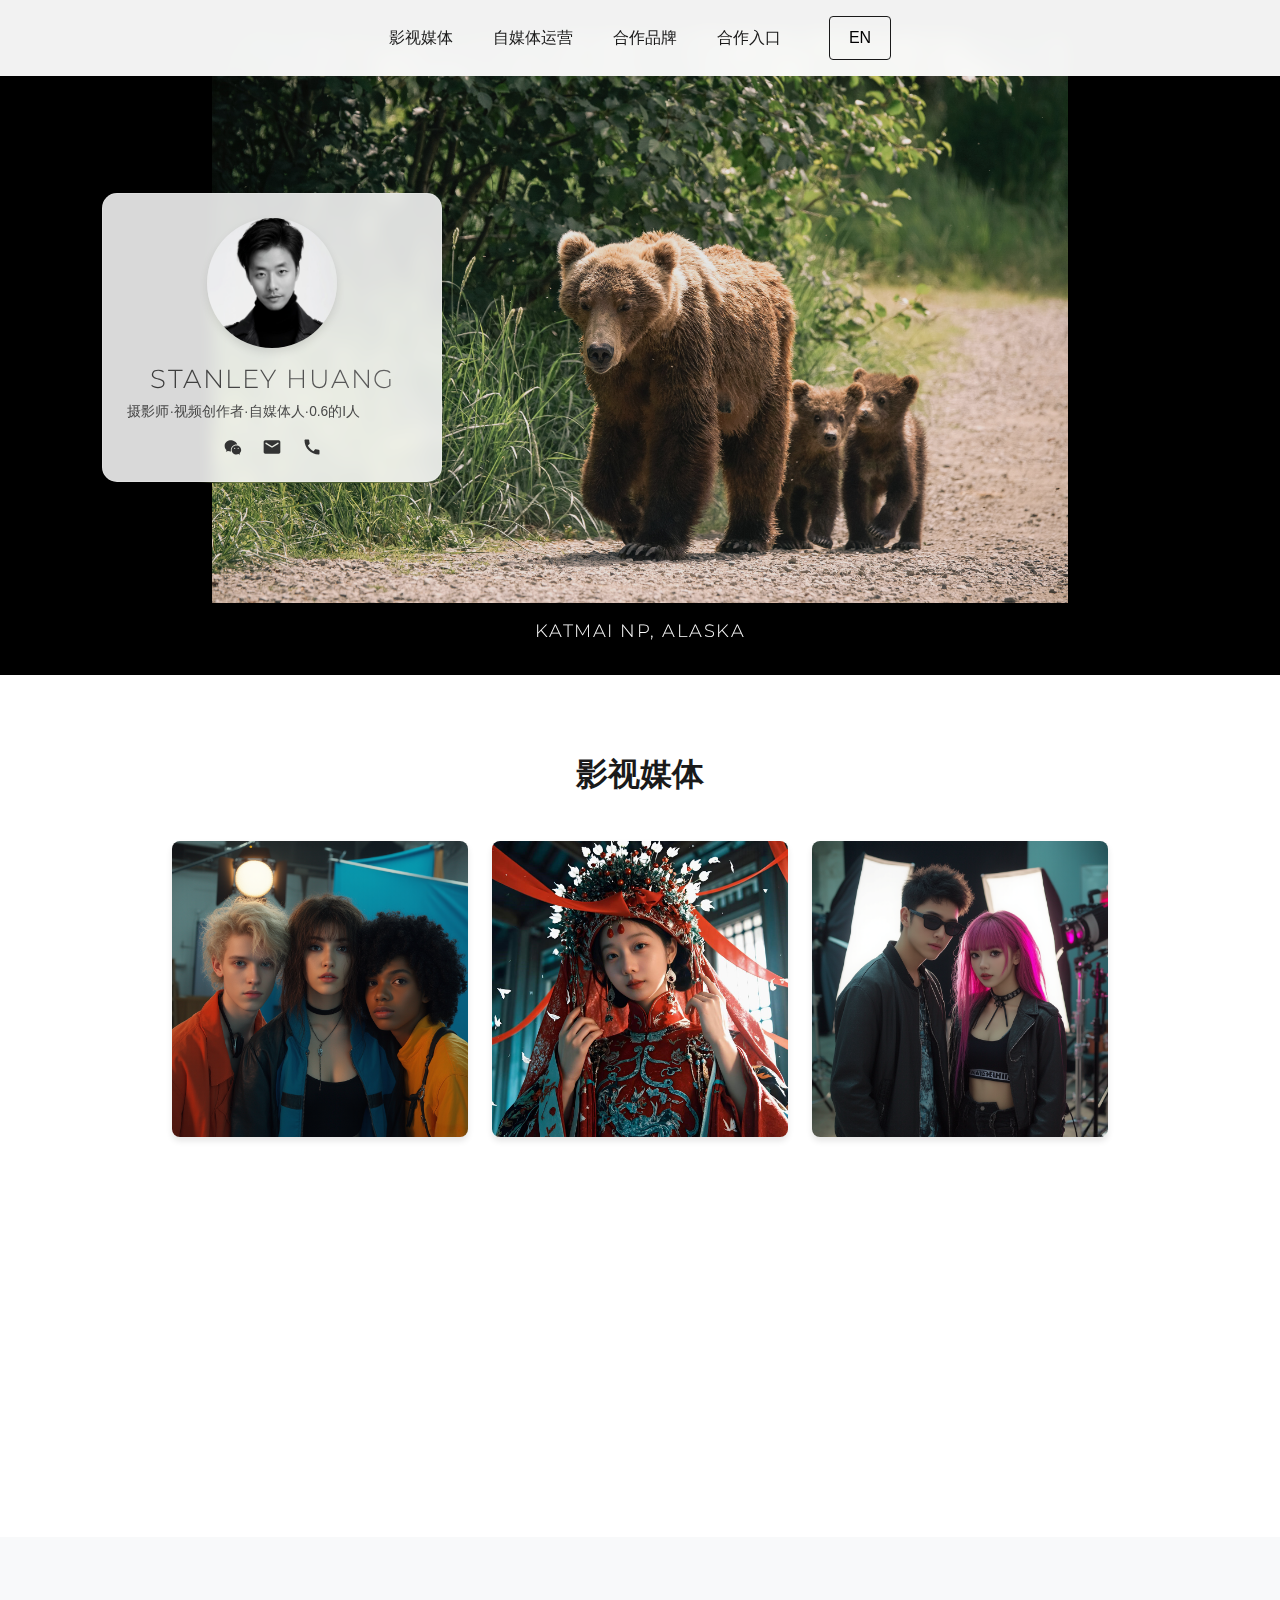
==== index.html @ d94b6756 "Add files via upload" ====
<!DOCTYPE html>
<html lang="zh">
<head>
    <meta charset="UTF-8">
    <meta name="viewport" content="width=device-width, initial-scale=1.0">
    <title>Stanley portfolio</title>
    <link rel="stylesheet" href="styles/globals.css">
    <link rel="stylesheet" href="styles/header.css">
    <link rel="stylesheet" href="styles/hero.css">
    <link rel="stylesheet" href="styles/media.css">

    <link rel="stylesheet" href="styles/social.css">
    <link rel="stylesheet" href="styles/brands.css">
    <link rel="stylesheet" href="styles/footer.css">
</head>
<body>
    <!-- 导航栏 -->
    <header class="header">
        <nav class="nav">
            <div class="nav-links">
                <a href="#media">影视媒体</a>
                <a href="#social">自媒体运营</a>
                <a href="#brands">合作品牌</a>
                <a href="#" class="contact-link" id="contact-link">合作入口</a>
            </div>
            <button class="language-toggle" onclick="toggleLanguage()">EN</button>
        </nav>
    </header>

    <main>
        <!-- 首页大图和个人简介 -->
        <section class="hero">
            <div class="profile-card fade-in">
                <div class="profile-image">
                    <img src="images/stanley.jpg" alt="Stanley">
                </div>
                <div class="profile-content">
                    <h2>Stanley Huang</h2>
                    <p class="title">摄影师·视频创作者·自媒体人·0.6的I人</p>
                    <div class="contact-icons">
                        <a href="#" class="contact-icon" id="wechat-icon">
                            <img src="images/icons/wechat.svg" alt="WeChat">
                        </a>
                        <a href="mailto:worthyhuang@gmail.com" class="contact-icon">
                            <img src="images/icons/email.svg" alt="Email">
                        </a>
                        <a href="tel:9099797647" class="contact-icon">
                            <img src="images/icons/phone.svg" alt="Phone">
                        </a>
                    </div>
                </div>
            </div>
            <div class="hero-image">
                <div class="slideshow-container">
                    <div class="slideshow">
                        <img src="images/works/photo1.jpg" alt="Katmai National Park" class="active">
                        <img src="images/works/photo2.jpg" alt="Mount Rainier">
                        <img src="images/works/photo3.jpg" alt="Baja California">
                        <img src="images/works/photo4.jpg" alt="Brooks Falls">
                        <img src="images/works/photo5.jpg" alt="Hawaii Volcanoes">
                        <img src="images/works/photo6.jpg" alt="Chena Hot Spring">
                        <img src="images/works/photo7.jpg" alt="Chinitna Bay">
                        <img src="images/works/photo8.jpg" alt="Mount Agung">
                    </div>
                    <div class="location-title active">Katmai NP, Alaska</div>
                </div>
            </div>
        </section>

        <!-- 影视媒体 -->
        <section id="media" class="media">
            <h2 class="section-title fade-in">影视媒体</h2>
            <div class="media-container">
                <div class="media-row fade-in">
                    <div class="media-item">
                        <img src="images/works/ys1.jpg" alt="影视作品1">
                    </div>
                    <div class="media-item">
                        <img src="images/works/ys2.jpg" alt="影视作品2">
                    </div>
                    <div class="media-item">
                        <img src="images/works/ys3.jpg" alt="影视作品3">
                    </div>
                </div>
                <div class="media-row fade-in">
                    <div class="media-item">
                        <img src="images/works/ys4.jpg" alt="影视作品4">
                    </div>
                    <div class="media-item">
                        <img src="images/works/ys5.jpg" alt="影视作品5">
                    </div>
                    <div class="media-item">
                        <img src="images/works/ys6.jpg" alt="影视作品6">
                    </div>
                </div>
            </div>
        </section>

        <!-- 自媒体运营 -->
        <section id="social" class="social-stats">
            <h2 class="section-title fade-in">自媒体运营</h2>
            <div class="stats-container">
                <div class="platform-card fade-in">
                    <div class="platform-name chinese">抖音</div>
                    <div class="stats">
                        <div class="number">100W+</div>
                        <div class="label">点击数</div>
                    </div>
                </div>

                <div class="platform-card fade-in">
                    <div class="platform-name chinese">小红书</div>
                    <div class="stats">
                        <div class="number">10W+</div>
                        <div class="label">获赞</div>
                    </div>
                </div>

                <div class="platform-card fade-in">
                    <div class="platform-name english">Etsy</div>
                    <div class="stats">
                        <div class="number">$20W+</div>
                        <div class="label">年销售额</div>
                    </div>
                </div>
            </div>
        </section>

        <!-- 合作品牌 -->
        <section id="brands" class="brands">
            <h2 class="fade-in">合作品牌</h2>
            <div class="brand-grid">
                <div class="brand-item fade-in">
                    <img src="images/brands/0.png" alt="品牌1">
                </div>
                <div class="brand-item fade-in">
                    <img src="images/brands/1.png" alt="品牌2">
                </div>
                <div class="brand-item fade-in">
                    <img src="images/brands/2.png" alt="品牌3">
                </div>
                <div class="brand-item fade-in">
                    <img src="images/brands/3.png" alt="品牌4">
                </div>
                <div class="brand-item fade-in">
                    <img src="images/brands/4.png" alt="品牌5">
                </div>
                <div class="brand-item fade-in">
                    <img src="images/brands/5.png" alt="品牌6">
                </div>
                <div class="brand-item fade-in">
                    <img src="images/brands/6.png" alt="品牌7">
                </div>
                <div class="brand-item fade-in">
                    <img src="images/brands/7.png" alt="品牌8">
                </div>
                <div class="brand-item fade-in">
                    <img src="images/brands/8.png" alt="品牌9">
                </div>
            </div>

        </section>

        <!-- 合作入口 -->
        <section id="contact" class="footer">
            <div class="copyright fade-in">
                © 2024 Stanley Huang. All rights reserved.
            </div>
        </section>
    </main>

    <!-- 微信二维码弹窗 -->
    <div id="wechat-modal" class="modal">
        <div class="modal-content">
            <span class="close">&times;</span>
            <img src="images/qrcode.jpg" alt="WeChat QR Code">
        </div>
    </div>

    <!-- 密码输入弹窗 -->
    <div id="password-modal" class="modal">
        <div class="modal-content">
            <span class="close">&times;</span>
            <h3>请输入访问密码</h3>
            <input type="password" id="password-input" placeholder="请输入密码">
            <button id="submit-password">确认</button>
            <p class="error-message"></p>
        </div>
    </div>

    <script src="scripts/main.js"></script>
</body>
</html>
---- styles/globals.css ----
:root {
  --primary-color: #1a1a1a;
  --secondary-color: #4a4a4a;
  --accent-color: #0070f3;
  --background-color: #ffffff;
  --section-padding: 5rem 2rem;
}

* {
  margin: 0;
  padding: 0;
  box-sizing: border-box;
}

html {
  scroll-behavior: smooth;
  font-size: 16px;
}

body {
  font-family: -apple-system, BlinkMacSystemFont, 'Segoe UI', Roboto, Oxygen,
    Ubuntu, Cantarell, 'Open Sans', 'Helvetica Neue', sans-serif;
  line-height: 1.6;
  color: var(--primary-color);
  background-color: var(--background-color);
}

a {
  color: inherit;
  text-decoration: none;
}

img {
  max-width: 100%;
  height: auto;
  display: block;
}

button {
  cursor: pointer;
  border: none;
  background: none;
  font: inherit;
}

h1, h2, h3, h4, h5, h6 {
  line-height: 1.2;
}

h2 {
  font-size: 2.5rem;
  margin-bottom: 2rem;
  text-align: center;
}

section {
  overflow: hidden;
}

.container {
  max-width: 1200px;
  margin: 0 auto;
  padding: 0 2rem;
}

/* 通用动画类 */
.fade-in {
  opacity: 0;
  transform: translateY(20px);
  transition: opacity 0.6s ease, transform 0.6s ease;
}

.fade-in.visible {
  opacity: 1;
  transform: translateY(0);
}

/* 滚动条样式 */
::-webkit-scrollbar {
  width: 10px;
}

::-webkit-scrollbar-track {
  background: #f1f1f1;
}

::-webkit-scrollbar-thumb {
  background: var(--secondary-color);
  border-radius: 5px;
}

::-webkit-scrollbar-thumb:hover {
  background: var(--primary-color);
}
---- styles/header.css ----
.header {
  position: fixed;
  top: 0;
  left: 0;
  right: 0;
  background: rgba(255, 255, 255, 0.95);
  backdrop-filter: blur(10px);
  z-index: 1000;
  transition: all 0.3s ease;
}

.header.scrolled {
  box-shadow: 0 2px 10px rgba(0, 0, 0, 0.1);
}

.nav {
  display: flex;
  justify-content: center;
  align-items: center;
  padding: 1rem 2rem;
  max-width: 1200px;
  margin: 0 auto;
  gap: 3rem;
}

.logo {
  font-size: 1.5rem;
  font-weight: bold;
}

.nav-links {
  display: flex;
  gap: 2.5rem;
}

.nav-links a {
  font-size: 1rem;
  font-weight: 500;
  color: var(--primary-color);
  transition: color 0.3s ease;
  position: relative;
  text-align: center;
}

.nav-links a::after {
  content: '';
  position: absolute;
  bottom: -5px;
  left: 50%;
  transform: translateX(-50%);
  width: 0;
  height: 2px;
  background: var(--accent-color);
  transition: width 0.3s ease;
}

.nav-links a:hover::after {
  width: 100%;
}

.language-toggle {
  padding: 0.5rem 1.2rem;
  border: 1px solid var(--primary-color);
  border-radius: 4px;
  font-weight: 500;
  transition: all 0.3s ease;
}

.language-toggle:hover {
  background: var(--primary-color);
  color: white;
}

@media (max-width: 768px) {
  .header {
    height: 40px;
  }

  .nav {
    padding: 0.3rem 1rem;
    gap: 1rem;
  }

  .nav-links {
    gap: 1rem;
  }

  .nav-links a {
    font-size: 0.8rem;
    white-space: nowrap;
  }

  .language-toggle {
    padding: 0.2rem 0.8rem;
    font-size: 0.8rem;
  }
}

@media (max-width: 480px) {
  .nav {
    padding: 0.3rem 0.5rem;
  }

  .nav-links {
    gap: 0.8rem;
  }

  .nav-links a {
    font-size: 0.75rem;
  }

  .language-toggle {
    padding: 0.2rem 0.6rem;
    font-size: 0.75rem;
  }
}
---- styles/hero.css ----
@import url('https://fonts.googleapis.com/css2?family=Montserrat:wght@300;400&display=swap');

.hero {
    position: relative;
    height: 75vh;  /* 减小高度 */
    min-height: 500px;
    display: flex;
    align-items: center;
    padding: 0;
    overflow: hidden;
}

.hero-image {
    position: absolute;
    top: 0;
    left: 0;
    width: 100%;
    height: 100%;
    background-color: #000;
}

.slideshow-container {
    position: relative;
    width: 100%;
    height: 100%;
}

.slideshow {
    position: relative;
    width: 100%;
    height: calc(100% - 40px);  /* 为标题留出空间 */
    display: flex;
    align-items: center;
    justify-content: center;
}

.slideshow img {
    position: absolute;
    max-width: 90%;  /* 减小图片尺寸 */
    max-height: 90%;  /* 减小图片尺寸 */
    width: auto;
    height: auto;
    object-fit: contain;
    opacity: 0;
    transition: opacity 1s ease-in-out;
    filter: brightness(0.9);  /* 添加艺术效果 */
}

.slideshow img.active {
    opacity: 1;
}

.location-title {
    position: absolute;
    bottom: 20px;
    left: 50%;
    transform: translateX(-50%);
    color: white;
    font-family: 'Montserrat', sans-serif;  /* 更改字体 */
    font-weight: 300;  /* 使用更轻的字重 */
    font-size: 1.1rem;
    text-align: center;
    padding: 10px 24px;
    background: rgba(0, 0, 0, 0.6);
    backdrop-filter: blur(4px);  /* 添加模糊效果 */
    border-radius: 6px;
    letter-spacing: 1.5px;  /* 增加字间距 */
    text-transform: uppercase;  /* 转换为大写 */
    opacity: 0;
    transition: opacity 1s ease-in-out;
}

.location-title.active {
    opacity: 1;
}

/* 艺术化的个人简介卡片 */
.profile-card {
    position: relative;
    z-index: 2;
    background: rgba(255, 255, 255, 0.85);
    padding: 1.5rem;  /* 减小内边距 */
    margin-left: 8%;
    border-radius: 15px;
    width: 28vw;  /* 稍微减小宽度 */
    min-width: 260px;  /* 减小最小宽度 */
    max-width: 340px;  /* 减小最大宽度 */
    box-shadow: 0 8px 32px rgba(0, 0, 0, 0.1);
    backdrop-filter: blur(8px);
    border: 1px solid rgba(255, 255, 255, 0.2);
    transform: translateY(0);
    transition: all 0.3s ease;
}

.profile-card:hover {
    transform: translateY(-5px);
    box-shadow: 0 12px 40px rgba(0, 0, 0, 0.15);
    background: rgba(255, 255, 255, 0.9);
}

.profile-image {
    width: 11vw;  /* 减小头像尺寸 */
    height: 11vw;
    min-width: 90px;  /* 减小最小尺寸 */
    min-height: 90px;
    max-width: 130px;  /* 减小最大尺寸 */
    max-height: 130px;
    margin: 0 auto 1rem;  /* 减小下边距 */
}

.profile-image img {
    width: 100%;
    height: 100%;
    border-radius: 50%;
    object-fit: cover;
    box-shadow: 0 4px 8px rgba(0, 0, 0, 0.1);
    transition: transform 0.3s ease;
}

.profile-image img:hover {
    transform: scale(1.05);
}

.profile-content h2 {
    font-family: 'Montserrat', sans-serif;  /* 使用相同的字体 */
    font-weight: 300;  /* 使用轻量字重 */
    font-size: calc(1.2rem + 0.5vw);  /* 稍微调整字体大小 */
    margin-bottom: 0.5rem;
    background: linear-gradient(45deg, #333, #666);
    -webkit-background-clip: text;
    -webkit-text-fill-color: transparent;
    letter-spacing: 1.5px;  /* 增加字间距 */
    text-transform: uppercase;  /* 转换为大写 */
}

.profile-content .title {
    font-size: calc(0.7rem + 0.2vw);  /* 响应式字体大小 */
    line-height: 1.4;
    color: var(--secondary-color);
    margin-bottom: 1rem;
}

.contact-icons {
    display: flex;
    justify-content: center;
    gap: 1.2rem;
}

.contact-icon {
    width: 20px;  /* 减小图标尺寸 */
    height: 20px;
    transition: transform 0.3s ease;
}

.contact-icon:hover {
    transform: translateY(-2px) scale(1.1);
}

/* 微信二维码弹窗样式 */
.modal {
    display: none;
    position: fixed;
    z-index: 1000;
    left: 0;
    top: 0;
    width: 100%;
    height: 100%;
    background-color: rgba(0, 0, 0, 0.7);
    backdrop-filter: blur(5px);
    opacity: 0;
    transition: opacity 0.3s ease;
}

.modal.show {
    opacity: 1;
}

.modal-content {
    background-color: white;
    margin: 15% auto;
    padding: 20px;
    border-radius: 15px;
    width: 300px;
    position: relative;
    transform: scale(0.9);
    opacity: 0;
    transition: all 0.3s ease;
}

.modal.show .modal-content {
    transform: scale(1);
    opacity: 1;
}

.modal-content img {
    width: 100%;
    height: auto;
    border-radius: 10px;
}

.close {
    position: absolute;
    right: 15px;
    top: 10px;
    color: #aaa;
    font-size: 28px;
    font-weight: bold;
    cursor: pointer;
    transition: color 0.3s ease;
}

.close:hover {
    color: #333;
}

/* 密码错误抖动动画 */
@keyframes shake {
    0%, 100% { transform: translateX(0); }
    25% { transform: translateX(-5px); }
    75% { transform: translateX(5px); }
}

.error-message.shake {
    animation: shake 0.3s ease-in-out;
    color: #ff4444;
}

/* 更新密码输入框样式 */
.modal-content input {
    width: 100%;
    padding: 0.8rem;
    margin: 1rem 0;
    border: 1px solid #ddd;
    border-radius: 4px;
    font-size: 1rem;
}

.modal-content button {
    width: 100%;
    padding: 0.8rem;
    background: var(--primary-color);
    color: white;
    border: none;
    border-radius: 4px;
    font-size: 1rem;
    cursor: pointer;
    transition: background 0.3s ease;
}

.modal-content button:hover {
    background: var(--accent-color);
}

.error-message {
    color: #666;
    margin-top: 0.5rem;
    font-size: 0.9rem;
}

/* 移动端适配 */
@media (max-width: 768px) {
    .hero {
        min-height: 500px;
        flex-direction: column;
        justify-content: flex-start;
    }

    .profile-card {
        width: 82vw;  /* 减小移动端宽度 */
        margin: 1rem auto 0;  /* 减小顶部边距 */
        padding: 1.2rem;  /* 减小内边距 */
        background: rgba(0, 0, 0, 0.7);
        border: 1px solid rgba(255, 255, 255, 0.1);
    }

    .profile-image {
        width: 16vw;  /* 减小移动端头像尺寸 */
        height: 16vw;
    }

    .profile-content h2 {
        background: linear-gradient(45deg, #fff, #ccc);
        -webkit-background-clip: text;
        -webkit-text-fill-color: transparent;
        font-size: calc(1rem + 0.5vw);  /* 移动端稍微调小字号 */
    }

    .profile-content .title {
        color: rgba(255, 255, 255, 0.8);  /* 改为白色文字 */
    }

    .hero-image {
        position: absolute;
        top: 0;
        left: 0;
        width: 100%;
        height: 100%;
        z-index: 1;  /* 确保在个人简介卡片下方 */
    }

    .slideshow img {
        width: 100%;
        height: 100%;
        object-fit: cover;  /* 改为cover以填充整个区域 */
    }

    .location-title {
        font-size: 0.9rem;
        padding: 8px 20px;
    }
}

@media (max-width: 480px) {
    .profile-card {
        width: 88vw;
        margin-top: 0.8rem;  /* 进一步减小顶部边距 */
    }

    .profile-image {
        width: 22vw;
        height: 22vw;
    }
}
---- styles/media.css ----
.media {
    padding: var(--section-padding);
    background-color: #fff;
}

.section-title {
    text-align: center;
    font-size: 2rem;
    margin-bottom: 3rem;
}

.media-container {
    max-width: 1000px;
    margin: 0 auto;
    padding: 0 2rem;
}

.media-row {
    display: flex;
    justify-content: center;
    gap: 1.5rem;
    margin-bottom: 1.5rem;
}

.media-row:last-child {
    margin-bottom: 0;
}

.media-item {
    flex: 0 0 calc(33.333% - 1rem);
    position: relative;
    aspect-ratio: 1;
    overflow: hidden;
    border-radius: 8px;
    box-shadow: 0 4px 6px rgba(0, 0, 0, 0.1);
    cursor: pointer;
}

.media-item::before {
    content: '';
    position: absolute;
    top: 0;
    left: 0;
    right: 0;
    bottom: 0;
    background: rgba(0, 0, 0, 0);
    transition: background 0.3s ease;
    z-index: 1;
}

.media-item img {
    width: 100%;
    height: 100%;
    object-fit: cover;
    transition: transform 0.5s ease;
}

/* 悬停效果 */
.media-item:hover::before {
    background: rgba(0, 0, 0, 0.2);
}

.media-item:hover img {
    transform: scale(1.1) rotate(2deg);
}

/* 移动端适配 */
@media (max-width: 768px) {
    .media-container {
        padding: 0 1rem;
    }

    .media-row {
        flex-wrap: wrap;
        gap: 1rem;
    }

    .media-item {
        flex: 0 0 calc(50% - 0.5rem);
    }
}

@media (max-width: 480px) {
    .media-item {
        flex: 0 0 100%;
    }
}
---- styles/social.css ----
/* 导入文艺字体 */
@import url('https://fonts.googleapis.com/css2?family=Ma+Shan+Zheng&display=swap');

.platform-icon {
    display: none;  /* 删除图标 */
}

.platform-name {
    margin-bottom: 1rem;
}

/* 所有平台名称使用相同的文艺字体 */
.platform-name.chinese,
.platform-name.english {
    font-family: 'Ma Shan Zheng', cursive;
    font-size: 1.5rem;
    color: #333;
    margin-bottom: 1.5rem;
}

.platform-card:hover .platform-icon {
    transform: scale(1.1);
    background: #e9ecef;
}

.platform-icon img {
    width: 100%;
    height: 100%;
    object-fit: contain;
}

/* 更新现有的platform-card样式 */
.platform-card {
    background: white;
    padding: 2.5rem 2rem;
    border-radius: 10px;
    box-shadow: 0 4px 6px rgba(0, 0, 0, 0.1);
    transition: transform 0.3s ease;
    text-align: center;
}

.platform-card:hover {
    transform: translateY(-5px);
}

.social-stats {
    padding: 4rem 2rem;
    background: #f8f9fa;
}

.stats-container {
    display: flex;
    justify-content: center;
    gap: 2rem;
    max-width: 1200px;
    margin: 0 auto;
    padding: 2rem 0;
}

.platform-card {
    flex: 1;
    max-width: 300px;
    background: white;
    border-radius: 15px;
    padding: 2rem;
    text-align: center;
    box-shadow: 0 4px 20px rgba(0, 0, 0, 0.08);
    transition: transform 0.3s ease;
}

.platform-card:hover {
    transform: translateY(-5px);
}

.platform-icon {
    width: 60px;
    height: 60px;
    margin-bottom: 1.5rem;
}

.platform-icon img {
    width: 100%;
    height: 100%;
    object-fit: contain;
}

.stats {
    margin-top: 1.5rem;
}

.number {
    font-family: 'Montserrat', sans-serif;
    font-size: 2.5rem;
    font-weight: 300;
    color: #ff4444;  /* 使用红色 */
    margin-bottom: 0.5rem;
}

.label {
    font-size: 0.9rem;
    color: var(--secondary-color);
}

/* 响应式布局 */
@media (max-width: 768px) {
    .stats-container {
        flex-direction: column;
        align-items: center;
        gap: 1.5rem;
    }

    .platform-card {
        width: 100%;
        max-width: 280px;
    }
}
---- styles/brands.css ----
.brands {
    padding: var(--section-padding);
    background-color: white;
    text-align: center;
}

.brand-grid {
    display: grid;
    grid-template-columns: repeat(3, 1fr);
    gap: 1.5rem;
    max-width: 600px;
    margin: 2rem auto 0;
    padding: 0 2rem;
}

.brand-item {
    padding: 0.5rem;
    background: #f8f9fa;
    border-radius: 8px;
    box-shadow: 0 2px 4px rgba(0, 0, 0, 0.05);
    transition: transform 0.3s ease;
    display: flex;
    align-items: center;
    justify-content: center;
    aspect-ratio: 1.5;
}

.brand-item:hover {
    transform: translateY(-5px);
}

.brand-item img {
    max-width: 70%;
    max-height: 70%;
    height: auto;
    object-fit: contain;
}

/* 响应式布局 */
@media (max-width: 768px) {
    .brand-grid {
        grid-template-columns: repeat(2, 1fr);
        gap: 1rem;
    }
    
    .brand-item {
        padding: 0.4rem;
    }
    
    .brand-item img {
        max-width: 75%;
        max-height: 75%;
    }
}

@media (max-width: 480px) {
    .brand-grid {
        grid-template-columns: 1fr;
    }
    
    .brand-item {
        padding: 0.8rem;
    }
}
---- styles/footer.css ----
.footer {
    padding: 2rem;  /* 减小内边距 */
    background-color: var(--primary-color);
    color: white;
    text-align: center;
}

.contact {
    display: flex;
    align-items: center;
    justify-content: center;
    gap: 2rem;
    font-size: 0.9rem;
}

.contact h3 {
    font-size: 1rem;
    margin: 0;
}

.contact p {
    margin: 0;
    color: rgba(255, 255, 255, 0.8);
}

.contact p:hover {
    color: white;
}

.copyright {
    margin-top: 1.5rem;
    font-size: 0.8rem;
    color: rgba(255, 255, 255, 0.6);
}

/* 响应式布局 */
@media (max-width: 768px) {
    .contact {
        flex-direction: column;
        gap: 1rem;
    }
    .footer {
        padding: 1.5rem;
    }
}

@media (max-width: 480px) {
    .footer {
        padding: 1rem;
    }
    
    .copyright {
        font-size: 0.75rem;
    }
}
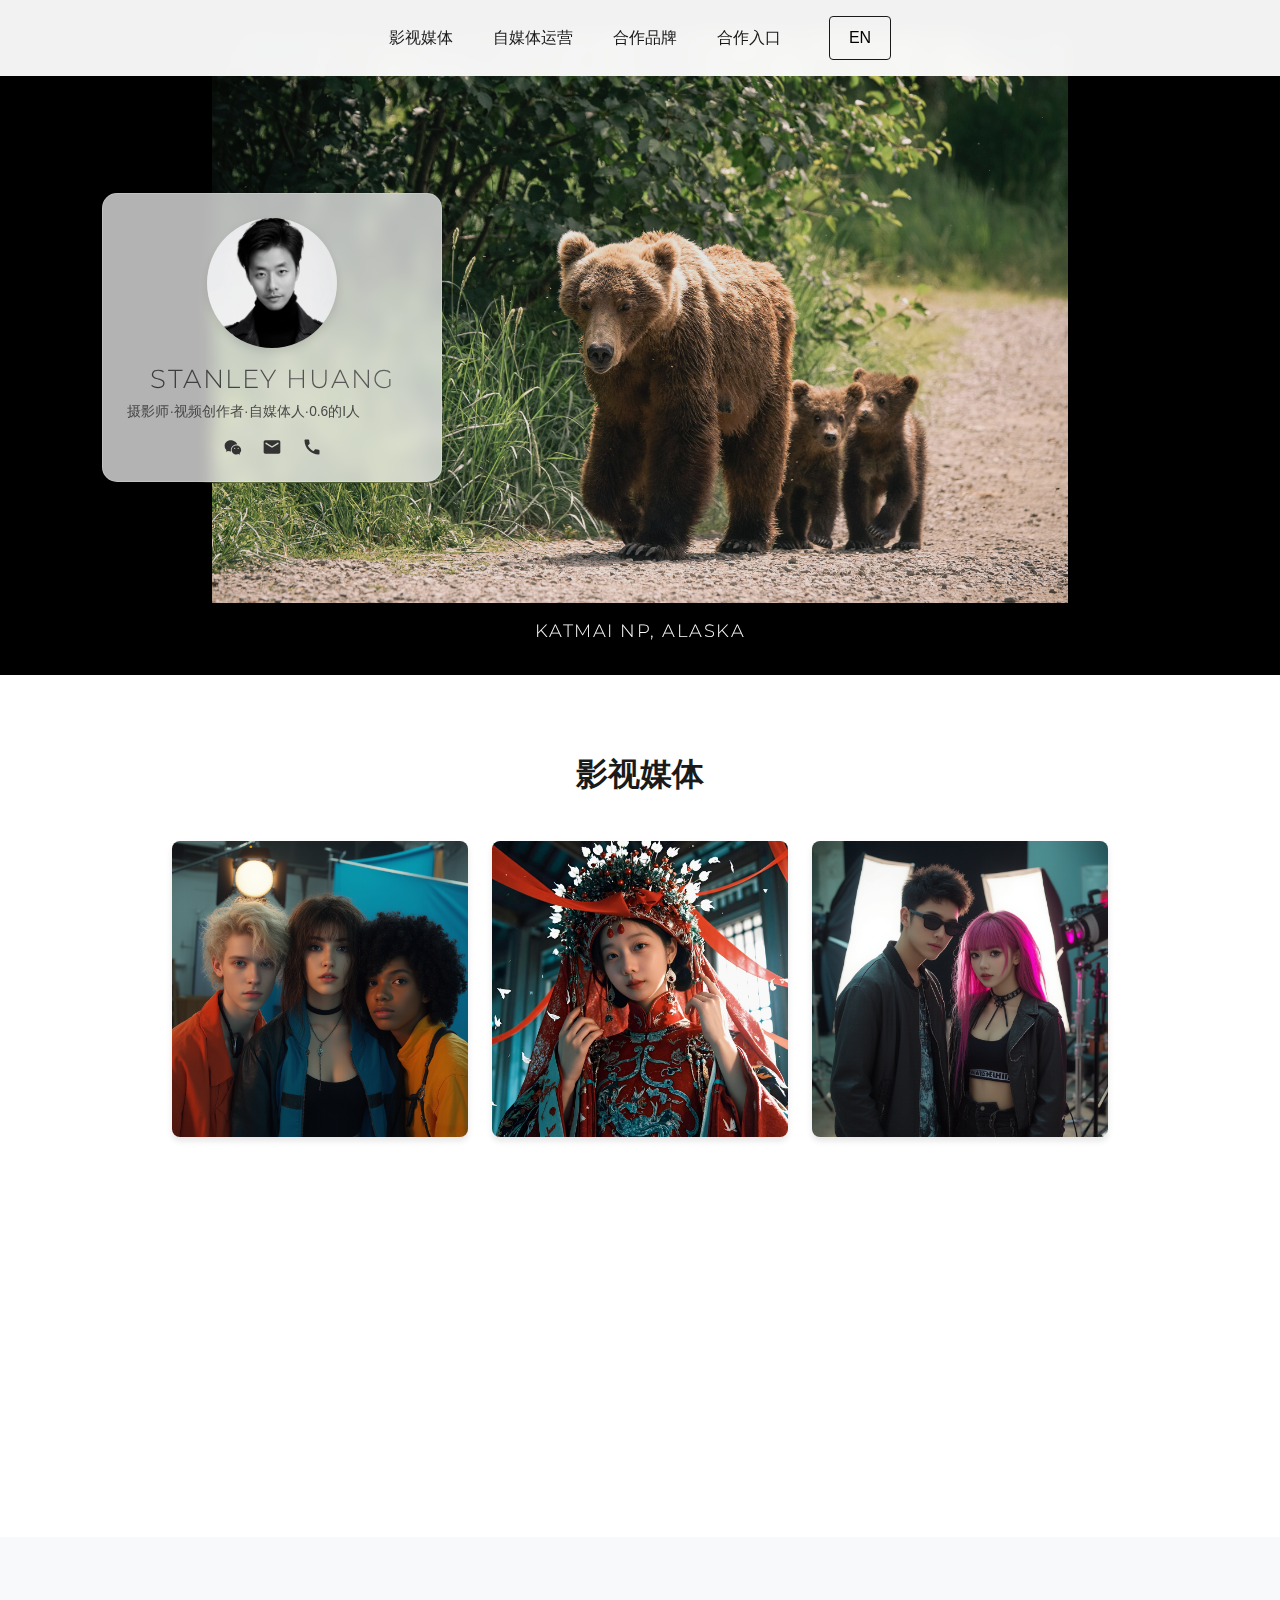
==== commit f4d9b938: "Add files via upload" ====
--- a/index.html
+++ b/index.html
@@ -21,7 +21,7 @@
                 <a href="#media">影视媒体</a>
                 <a href="#social">自媒体运营</a>
                 <a href="#brands">合作品牌</a>
-                <a href="#" class="contact-link" id="contact-link">合作入口</a>
+                <a href="#contact" class="contact-link" id="contact-link">合作入口</a>
             </div>
             <button class="language-toggle" onclick="toggleLanguage()">EN</button>
         </nav>
--- a/styles/hero.css
+++ b/styles/hero.css
@@ -78,13 +78,13 @@
 .profile-card {
     position: relative;
     z-index: 2;
-    background: rgba(255, 255, 255, 0.85);
-    padding: 1.5rem;  /* 减小内边距 */
+    background: rgba(255, 255, 255, 0.7);  /* 降低不透明度从0.85到0.7 */
+    padding: 1.5rem;
     margin-left: 8%;
     border-radius: 15px;
-    width: 28vw;  /* 稍微减小宽度 */
-    min-width: 260px;  /* 减小最小宽度 */
-    max-width: 340px;  /* 减小最大宽度 */
+    width: 28vw;
+    min-width: 260px;
+    max-width: 340px;
     box-shadow: 0 8px 32px rgba(0, 0, 0, 0.1);
     backdrop-filter: blur(8px);
     border: 1px solid rgba(255, 255, 255, 0.2);
@@ -95,7 +95,7 @@
 .profile-card:hover {
     transform: translateY(-5px);
     box-shadow: 0 12px 40px rgba(0, 0, 0, 0.15);
-    background: rgba(255, 255, 255, 0.9);
+    background: rgba(255, 255, 255, 0.75);  /* 悬停时也保持较高透明度 */
 }
 
 .profile-image {
@@ -266,10 +266,11 @@
     }
 
     .profile-card {
-        width: 82vw;  /* 减小移动端宽度 */
-        margin: 1rem auto 0;  /* 减小顶部边距 */
-        padding: 1.2rem;  /* 减小内边距 */
-        background: rgba(0, 0, 0, 0.7);
+        width: 82vw;
+        margin: 1rem auto 0;
+        padding: 1.2rem;
+        background: rgba(0, 0, 0, 0.2);
+        backdrop-filter: blur(2px);  /* 降低模糊程度到2px */
         border: 1px solid rgba(255, 255, 255, 0.1);
     }
 
@@ -301,7 +302,8 @@
     .slideshow img {
         width: 100%;
         height: 100%;
-        object-fit: cover;  /* 改为cover以填充整个区域 */
+        object-fit: cover;
+        filter: brightness(0.95);  /* 略微调亮图片 */
     }
 
     .location-title {
